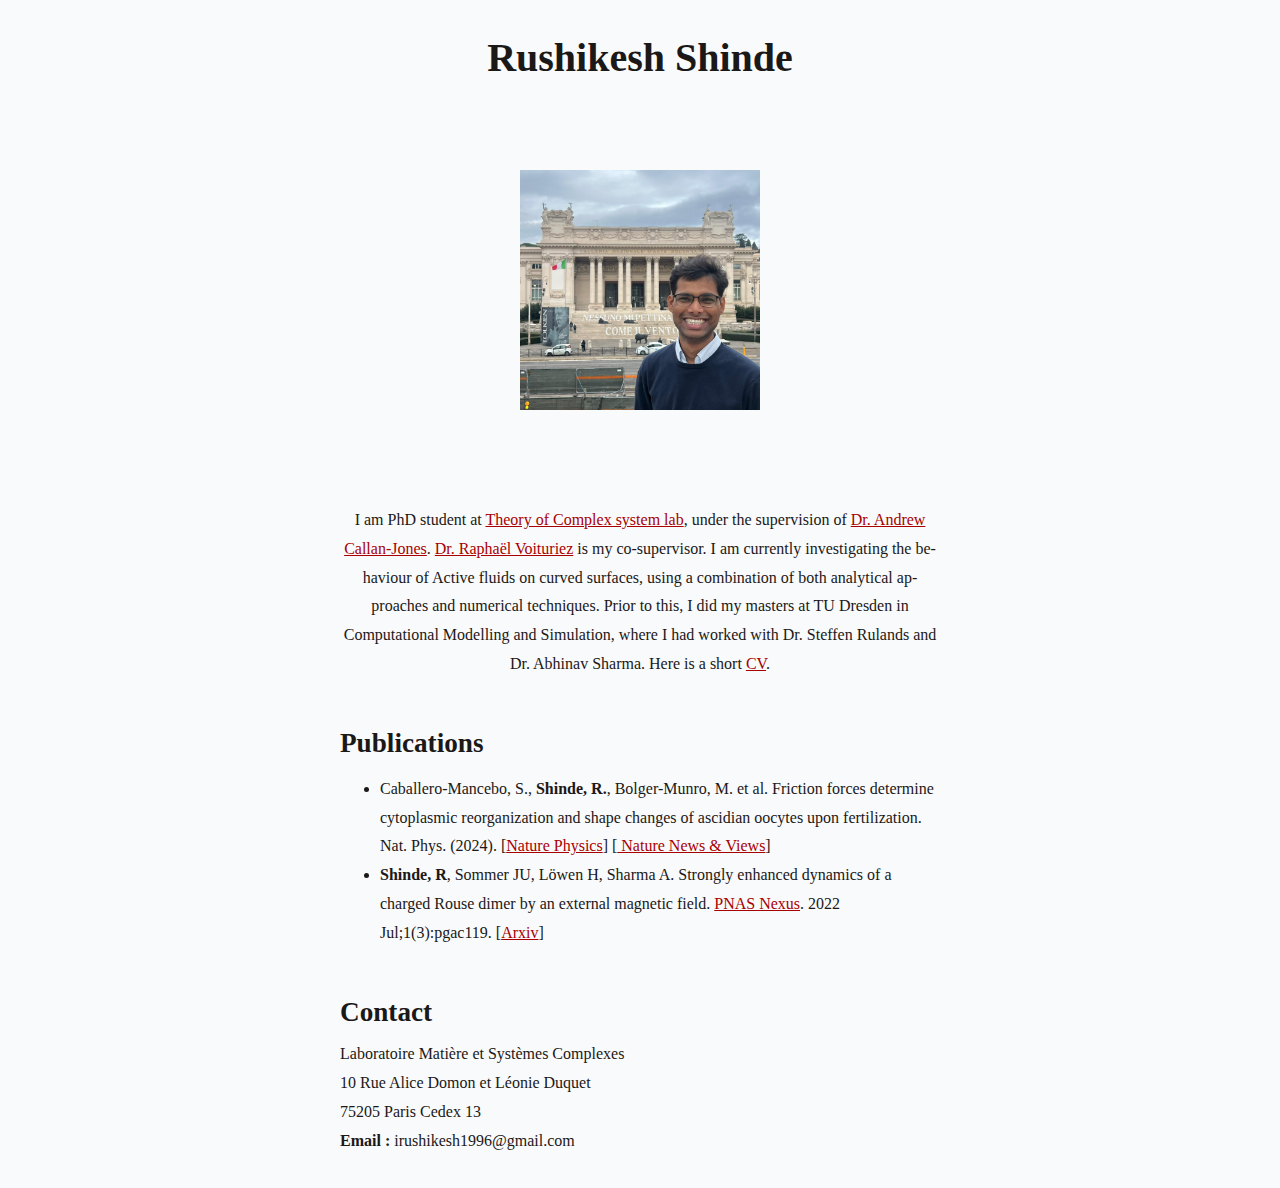
==== index.html @ f4608dc8 "removed css folder index.html" ====
<!DOCTYPE html>
<html lang="en">
<head>
    <meta charset="UTF-8">
    <meta name="viewport" content="width=device-width, initial-scale=1.0">
    <title>Latex css</title>
    <link rel="stylesheet" href="latex.css">
    <link rel="stylesheet" href="style.css">
</head>

<body>
    <header>
        <h1> Rushikesh Shinde </h1> 
    </header>
   
    <main>
        
        <div class="image-container">
            <img src="for_website.jpeg" class=center/>
            </div>
        

        <article class="abstract">
            <p align="justify">   <font size="+0">I am PhD student at <a href="https://sites.google.com/view/theory-of-complex-systems/welcome"> Theory of Complex system lab</a>, under the supervision of  <a href="https://scholar.google.ca/citations?user=QIEqvX8AAAAJ&hl=en">Dr. Andrew Callan-Jones</a>. <a href="https://scholar.google.ca/citations?user=RlshMHMAAAAJ&hl=en">Dr. Raphaël Voituriez</a> is my co-supervisor.
                I am currently investigating the behaviour of Active fluids on curved surfaces, using a combination of both analytical approaches and numerical techniques. Prior to this, I did my masters at TU Dresden in Computational Modelling and Simulation, where I had worked with Dr. Steffen Rulands and Dr. Abhinav Sharma. Here is a short  <a href= "https://drive.google.com/file/d/17Lf7bWTI_dfC9_W8dcmRCHaJmdWfdeEz/view?usp=sharing" > CV</a>.
            </p>  </font>
        </article>

        
          
         <!--<div style="position: absolute; top: 0px; left: 0px;">
            <img src="c1.png" alt="Image" width="25%" height="25%">
          </div> -->
        
        
        <section>
            <h2> Publications</h2>
        <ul>
            <li>Caballero-Mancebo, S., <strong>Shinde, R.</strong>, Bolger-Munro, M. et al. Friction forces determine cytoplasmic reorganization and shape changes of ascidian oocytes upon fertilization. Nat. Phys. (2024). [<a href="https://doi.org/10.1038/s41567-023-02302-1">Nature Physics</a>] [<a href="https://www.nature.com/articles/s41567-023-02304-z"> Nature News & Views</a>] </li>
            <li> <strong>Shinde, R</strong>, Sommer JU, Löwen H, Sharma A. Strongly enhanced dynamics of a charged Rouse dimer by an external magnetic field. <a href="https://academic.oup.com/pnasnexus/article/1/3/pgac119/6649223">PNAS Nexus</a>. 2022 Jul;1(3):pgac119. [<a href="https://arxiv.org/abs/2206.14883">Arxiv</a>]   </li>
            
        </ul>
        </section>

        <section> <!--style="text-align: center;"-->
            <h2>Contact</h2>
            Laboratoire Matière et Systèmes Complexes <br>
            10 Rue Alice Domon et Léonie Duquet <br>
            75205 Paris Cedex 13 <br>
            <strong>Email :</strong> irushikesh1996@gmail.com
        </section>
        
    </main>
</body>
</html>
---- latex.css ----
/*!
 * LaTeX.css (https://latex.now.sh/)
 *
 * Source: https://github.com/vincentdoerig/latex-css
 * Licensed under MIT (https://github.com/vincentdoerig/latex-css/blob/master/LICENSE)
*/

@font-face {
  font-family: 'Latin Modern';
  font-style: normal;
  font-weight: normal;
  font-display: swap;
  src: url('./fonts/LM-regular.woff2') format('woff2'),
    url('./fonts/LM-regular.woff') format('woff'),
    url('./fonts/LM-regular.ttf') format('truetype');
}

@font-face {
  font-family: 'Latin Modern';
  font-style: italic;
  font-weight: normal;
  font-display: swap;
  src: url('./fonts/LM-italic.woff2') format('woff2'),
    url('./fonts/LM-italic.woff') format('woff'),
    url('./fonts/LM-italic.ttf') format('truetype');
}

@font-face {
  font-family: 'Latin Modern';
  font-style: normal;
  font-weight: bold;
  font-display: swap;
  src: url('./fonts/LM-bold.woff2') format('woff2'),
    url('./fonts/LM-bold.woff') format('woff'),
    url('./fonts/LM-bold.ttf') format('truetype');
}

@font-face {
  font-family: 'Latin Modern';
  font-style: italic;
  font-weight: bold;
  font-display: swap;
  src: url('./fonts/LM-bold-italic.woff2') format('woff2'),
    url('./fonts/LM-bold-italic.woff') format('woff'),
    url('./fonts/LM-bold-italic.ttf') format('truetype');
}

@font-face {
  font-family: 'Libertinus';
  font-style: normal;
  font-weight: normal;
  font-display: swap;
  src: url('./fonts/Libertinus-regular.woff2') format('woff2');
}

@font-face {
  font-family: 'Libertinus';
  font-style: italic;
  font-weight: normal;
  font-display: swap;
  src: url('./fonts/Libertinus-italic.woff2') format('woff2');
}

@font-face {
  font-family: 'Libertinus';
  font-style: normal;
  font-weight: bold;
  font-display: swap;
  src: url('./fonts/Libertinus-bold.woff2') format('woff2');
}

@font-face {
  font-family: 'Libertinus';
  font-style: italic;
  font-weight: bold;
  font-display: swap;
  src: url('./fonts/Libertinus-bold-italic.woff2') format('woff2');
}

@font-face {
  font-family: 'Libertinus';
  font-style: normal;
  font-weight: 600;
  font-display: swap;
  src: url('./fonts/Libertinus-semibold.woff2') format('woff2');
}

@font-face {
  font-family: 'Libertinus';
  font-style: italic;
  font-weight: 600;
  font-display: swap;
  src: url('./fonts/Libertinus-semibold-italic.woff2') format('woff2');
}

/* Box sizing rules */
*,
*::before,
*::after {
  box-sizing: border-box;
}

:root {
  --body-color: hsl(0, 5%, 10%);
  --body-bg-color: hsl(210, 20%, 98%);
  --link-visited: hsl(0, 100%, 33%);
  --link-focus-outline: hsl(220, 90%, 52%);
  --pre-bg-color: hsl(210, 28%, 93%);
  --kbd-bg-color: hsl(210, 5%, 100%);
  --kbd-border-color: hsl(210, 5%, 70%);
  --table-border-color: black;
  --border-width-thin: 1.36px;
  --border-width-thick: 2.27px;
  --sidenote-target-border-color: hsl(55, 55%, 70%);
  --footnotes-border-color: hsl(0, 0%, 39%);
  --text-indent-size: 1.463rem; /* In 12pt [Latin Modern font] LaTeX article
  \parindent =~ 17.625pt; taking also into account the ratio
  1pt[LaTeX] = (72 / 72.27) * 1pt[HTML], with default 12pt/1rem LaTeX.css font
  size, the identation value in rem CSS units is: 
  \parindent =~ 17.625 * (72 / 72.27) / 12 = 1.463rem. */
}

.latex-dark {
  --body-color: hsl(0, 0%, 86%);
  --body-bg-color: hsl(0, 0%, 16%);
  --link-visited: hsl(196 80% 77%);
  --link-focus-outline: hsl(215, 63%, 73%);
  --pre-bg-color: hsl(0, 1%, 25%);
  --kbd-bg-color: hsl(0, 0%, 16%);
  --kbd-border-color: hsl(210, 5%, 70%);
  --table-border-color: white;
  --sidenote-target-border-color: hsl(0, 0%, 59%);
  --footnotes-border-color: hsl(0, 0%, 59%);
  --proof-symbol-filter: invert(80%);
}

@media (prefers-color-scheme: dark) {
   .latex-dark-auto {
    --body-color: hsl(0, 0%, 86%);
    --body-bg-color: hsl(0, 0%, 16%);
    --link-visited: hsl(196 80% 77%);
    --link-focus-outline: hsl(215, 63%, 73%);
    --pre-bg-color: hsl(0, 1%, 25%);
    --kbd-bg-color: hsl(0, 0%, 16%);
    --kbd-border-color: hsl(210, 5%, 70%);
    --table-border-color: white;
    --sidenote-target-border-color: hsl(0, 0%, 59%);
    --footnotes-border-color: hsl(0, 0%, 59%);
    --proof-symbol-filter: invert(80%);
  }
}

/* Remove default margin */
body,
h1,
h2,
h3,
h4,
p,
ul[class],
ol[class],
li,
figure,
figcaption,
dl,
dd {
  margin: 0;
}

/* Make default font-size 1rem and add smooth scrolling to anchors */
html {
  font-size: 1rem;
}
@media (prefers-reduced-motion: no-preference) {
  html {
    scroll-behavior: smooth;
  }
}

body.libertinus {
  font-family: 'Libertinus', Georgia, Cambria, 'Times New Roman', Times, serif;
}

body {
  font-family: 'Latin Modern', Georgia, Cambria, 'Times New Roman', Times, serif;
  line-height: 1.8;

  max-width: 80ch;
  min-height: 100vh;
  overflow-x: hidden;
  margin: 0 auto;
  padding: 2rem 1.25rem;

  counter-reset: theorem definition sidenote-counter;

  color: var(--body-color);
  background-color: var(--body-bg-color);

  text-rendering: optimizeLegibility;
}

/* Justify and hyphenate all paragraphs */
p {
  text-align: justify;
  hyphens: auto;
  -webkit-hyphens: auto;
  -moz-hyphens: auto;
  margin-top: 1rem;
}

/* Indents paragraphs like in LaTeX documents*/
.indent-pars p {
  text-indent: var(--text-indent-size);
}

.indent-pars p.no-indent,
p.no-indent {
  text-indent: 0;
}

.indent-pars ol p,
.indent-pars ul p {
  text-indent: 0;
}

.indent-pars h2 + p,
.indent-pars h3 + p,
.indent-pars h4 + p {
  text-indent: 0;
}

/* A elements that don't have a class get default styles */
a:not([class]) {
  text-decoration-skip-ink: auto;
}

/* Make links red */
a,
a:visited {
  color: var(--link-visited);
}

a:focus {
  outline-offset: 2px;
  outline: 2px solid var(--link-focus-outline);
}

/* Make images easier to work with */
img {
  max-width: 100%;
  height: auto;
  display: block;
}

/* Inherit fonts for inputs and buttons */
input,
button,
textarea,
select {
  font: inherit;
}

/* Prevent textarea from overflowing */
textarea {
  width: 100%;
}

/* Natural flow and rhythm in articles by default */
article > * + * {
  margin-top: 1em;
}

/* Styles for inline code or code snippets */
code,
pre,
kbd {
  font-family: Menlo, Monaco, Consolas, 'Liberation Mono', 'Courier New',
    monospace;
  font-size: 85%;
}
pre {
  padding: 1rem 1.4rem;
  max-width: 100%;
  overflow: auto;
  border-radius: 4px;
  background: var(--pre-bg-color);
}
pre code {
  font-size: 95%;
  position: relative;
}
kbd {
  background: var(--kbd-bg-color);
  border: 1px solid var(--kbd-border-color);
  border-radius: 2px;
  padding: 2px 4px;
  font-size: 75%;
}

/* Better tables */
table:not(.borders-custom) {
  border-collapse: collapse;
  border-spacing: 0;
  width: auto;
  max-width: 100%;
  border-top: var(--border-width-thick) solid var(--table-border-color);
  border-bottom: var(--border-width-thick) solid var(--table-border-color);
  /* display: block; */
  overflow-x: auto; /* does not work because element is not block */
  /* white-space: nowrap; */
  counter-increment: caption;
}
/* add bottom border on column table headings  */
table:not(.borders-custom) tr > th[scope='col'] {
  border-bottom: var(--border-width-thin) solid var(--table-border-color);
}
/* add right border on row table headings  */
table:not(.borders-custom) tr > th[scope='row'] {
  border-right: var(--border-width-thin) solid var(--table-border-color);
}
table:not(.borders-custom) > tbody > tr:first-child > td,
table:not(.borders-custom) > tbody > tr:first-child > th {
  border-top: var(--border-width-thin) solid var(--table-border-color);
}
table:not(.borders-custom) > tbody > tr:last-child > td,
table:not(.borders-custom) > tbody > tr:last-child > th {
  border-bottom: var(--border-width-thin) solid var(--table-border-color);
}

th,
td {
  text-align: left;
  padding: 0.5rem;
  line-height: 1.1;
}
/* Table caption */
caption {
  text-align: left;
  font-size: 0.923em;
  /* border-bottom: 2pt solid #000; */
  padding: 0 0.25em 0.25em;
  width: 100%;
  margin-left: 0;
}

caption::before {
  content: 'Table ' counter(caption) '. ';
  font-weight: bold;
}

/* allow scroll on the x-axis */
.scroll-wrapper {
  overflow-x: auto;
}

/* if a table is wrapped in a scroll wrapper,
  the table cells shouldn't wrap */
.scroll-wrapper > table td {
  white-space: nowrap;
}

/* Table custom borders */
table.borders-custom {
  border-collapse: collapse;
  border-spacing: 0;
  width: auto;
  max-width: 100%;
  overflow-x: auto;
  counter-increment: caption;
}

.border-top-thick {
  border-top: var(--border-width-thick) solid var(--table-border-color);
}
.border-right-thick {
  border-right: var(--border-width-thick) solid var(--table-border-color);
}
.border-bottom-thick {
  border-bottom: var(--border-width-thick) solid var(--table-border-color);
}
.border-left-thick {
  border-left: var(--border-width-thick) solid var(--table-border-color);
}

.border-top-thin {
  border-top: var(--border-width-thin) solid var(--table-border-color);
}
.border-right-thin {
  border-right: var(--border-width-thin) solid var(--table-border-color);
}
.border-bottom-thin {
  border-bottom: var(--border-width-thin) solid var(--table-border-color);
}
.border-left-thin {
  border-left: var(--border-width-thin) solid var(--table-border-color);
}

/* Table column alignment */
.col-1-l tr > :nth-child(1),
.col-2-l tr > :nth-child(2),
.col-3-l tr > :nth-child(3),
.col-4-l tr > :nth-child(4),
.col-5-l tr > :nth-child(5),
.col-6-l tr > :nth-child(6),
.col-7-l tr > :nth-child(7),
.col-8-l tr > :nth-child(8),
.col-9-l tr > :nth-child(9),
.col-10-l tr > :nth-child(10),
.col-11-l tr > :nth-child(11),
.col-12-l tr > :nth-child(12) {
  text-align: left;
}
.col-1-c tr > :nth-child(1),
.col-2-c tr > :nth-child(2),
.col-3-c tr > :nth-child(3),
.col-4-c tr > :nth-child(4),
.col-5-c tr > :nth-child(5),
.col-6-c tr > :nth-child(6),
.col-7-c tr > :nth-child(7),
.col-8-c tr > :nth-child(8),
.col-9-c tr > :nth-child(9),
.col-10-c tr > :nth-child(10),
.col-11-c tr > :nth-child(11),
.col-12-c tr > :nth-child(12) {
  text-align: center;
}
.col-1-r tr > :nth-child(1),
.col-2-r tr > :nth-child(2),
.col-3-r tr > :nth-child(3),
.col-4-r tr > :nth-child(4),
.col-5-r tr > :nth-child(5),
.col-6-r tr > :nth-child(6),
.col-7-r tr > :nth-child(7),
.col-8-r tr > :nth-child(8),
.col-9-r tr > :nth-child(9),
.col-10-r tr > :nth-child(10),
.col-11-r tr > :nth-child(11),
.col-12-r tr > :nth-child(12) {
  text-align: right;
}

/* Center align the title */
h1:first-child {
  text-align: center;
}

/* Nested ordered list for ToC */
nav ol {
  counter-reset: item;
  padding-left: 2rem;
}
nav li {
  display: block;
}
nav li:before {
  content: counters(item, '.') ' ';
  counter-increment: item;
  padding-right: 0.85rem;
}

/* Center definitions (most useful for display equations) */
dl dd {
  text-align: center;
}

/* Theorem */
.theorem {
  counter-increment: theorem;
  display: block;
  margin: 12px 0;
  font-style: italic;
}
.theorem::before {
  content: 'Theorem ' counter(theorem) '. ';
  font-weight: bold;
  font-style: normal;
}

/* Lemma */
.lemma {
  counter-increment: theorem;
  display: block;
  margin: 12px 0;
  font-style: italic;
}
.lemma::before {
  content: 'Lemma ' counter(theorem) '. ';
  font-weight: bold;
  font-style: normal;
}

/* Proof */
.proof {
  display: block;
  margin: 12px 0;
  font-style: normal;
  position: relative;
}
.proof::before {
  content: 'Proof. ' attr(title);
  font-style: italic;
}
.proof:after {
  content: '◾️';
  filter: var(--proof-symbol-filter);
  position: absolute;
  right: -12px;
  bottom: -2px;
}

/* Definition */
.definition {
  counter-increment: definition;
  display: block;
  margin: 12px 0;
  font-style: normal;
}
.definition::before {
  content: 'Definition ' counter(definition) '. ';
  font-weight: bold;
  font-style: normal;
}

/* Center align author name, use small caps and add vertical spacing  */
.author {
  margin: 0.85rem 0;
  font-variant-caps: small-caps;
  text-align: center;
}

/* Sidenotes */

.sidenote {
  font-size: 0.8rem;
  float: right;
  clear: right;
  width: 18vw;
  margin-right: -20vw;
  margin-bottom: 1em;
  text-indent: 0;
}

.sidenote.left {
  float: left;
  margin-left: -20vw;
  margin-bottom: 1em;
  text-indent: 0;
}

/* (WIP) add border when a sidenote is clicked on */
.sidenote:target {
  border: var(--sidenote-target-border-color) 1.5px solid;
  padding: 0 .5rem;
  scroll-margin-block-start: 10rem;
}

/* sidenote counter */
.sidenote-number {
  counter-increment: sidenote-counter;
}

.sidenote-number::after,
.sidenote::before {
  position: relative;
  vertical-align: baseline;
}

/* add number in main content */
.sidenote-number::after {
  content: counter(sidenote-counter);
  font-size: 0.7rem;
  top: -0.5rem;
  left: 0.1rem;
}

/* add number in front of the sidenote */
.sidenote-number ~ .sidenote::before {
  content: counter(sidenote-counter) ' ';
  font-size: 0.7rem;
  top: -0.5rem;
}

label.sidenote-toggle:not(.sidenote-number) {
  display: none;
}

/* sidenotes inside blockquotes are indented more */
blockquote .sidenote {
  margin-right: -24vw;
  width: 18vw;
}


label.sidenote-toggle {
  display: inline;
  cursor: pointer;
}

input.sidenote-toggle {
  display: none;
}

@media (max-width: 1050px) {
  label.sidenote-toggle:not(.sidenote-number) {
    display: inline;
  }
  .sidenote {
    display: none;
  }
  .sidenote-toggle:checked + .sidenote {
    display: block;
    margin: 0.5rem 1.25rem 1rem 0.5rem;
    float: left;
    left: 1rem;
    clear: both;
    width: 95%;
  }
  /* tweak indentation of sidenote inside a blockquote */
  blockquote .sidenote {
    margin-right: -25vw;
    width: 16vw;
  }
}

/* Make footnote text smaller and left align it (looks bad with long URLs) */
.footnotes p {
  text-align: left;
  line-height: 1.5;
  font-size: 85%;
  margin-bottom: 0.4rem;
}
.footnotes {
  border-top: 1px solid var(--footnotes-border-color);
}

/* Center title and paragraph */
.abstract,
.abstract p {
  text-align: center;
  margin-top: 0;
}
.abstract {
  margin: 2.25rem 0;
}
.abstract > h2 {
  font-size: 1rem;
  margin-bottom: -0.2rem;
}

/* Format the LaTeX symbol correctly (a higher up, e lower) */
.latex span:nth-child(1) {
  text-transform: uppercase;
  font-size: 0.75em;
  vertical-align: 0.28em;
  margin-left: -0.48em;
  margin-right: -0.15em;
  line-height: 1ex;
}

.latex span:nth-child(2) {
  text-transform: uppercase;
  vertical-align: -0.5ex;
  margin-left: -0.1667em;
  margin-right: -0.125em;
  line-height: 1ex;
}

/* Heading typography */
h1 {
  font-size: 2.5rem;
  line-height: 3.25rem;
  margin-bottom: 1.625rem;
}

h2 {
  font-size: 1.7rem;
  line-height: 2rem;
  margin-top: 3rem;
}

h3 {
  font-size: 1.4rem;
  margin-top: 2.5rem;
}

h4 {
  font-size: 1.2rem;
  margin-top: 2rem;
}

h5 {
  font-size: 1rem;
  margin-top: 1.8rem;
}

h6 {
  font-size: 1rem;
  font-style: italic;
  font-weight: normal;
  margin-top: 2.5rem;
}

h3,
h4,
h5,
h6 {
  line-height: 1.625rem;
}

h1 + h2 {
  margin-top: 1.625rem;
}

h2 + h3,
h3 + h4,
h4 + h5 {
  margin-top: 0.8rem;
}

h5 + h6 {
  margin-top: -0.8rem;
}

h2,
h3,
h4,
h5,
h6 {
  margin-bottom: 0.8rem;
}
---- style.css ----
/* style.css */


.center {
    display: block;
    margin-left: auto;
    margin-right: auto;
    width: 100%;
  }

  .image-container {
    display: flex;
    justify-content: center;
    align-items: center;
    height: 40vh;
    margin: 0;
}

.image-container img {
    max-width: 40%;
    height: auto;
    display: block;
    margin: 0 auto;
}
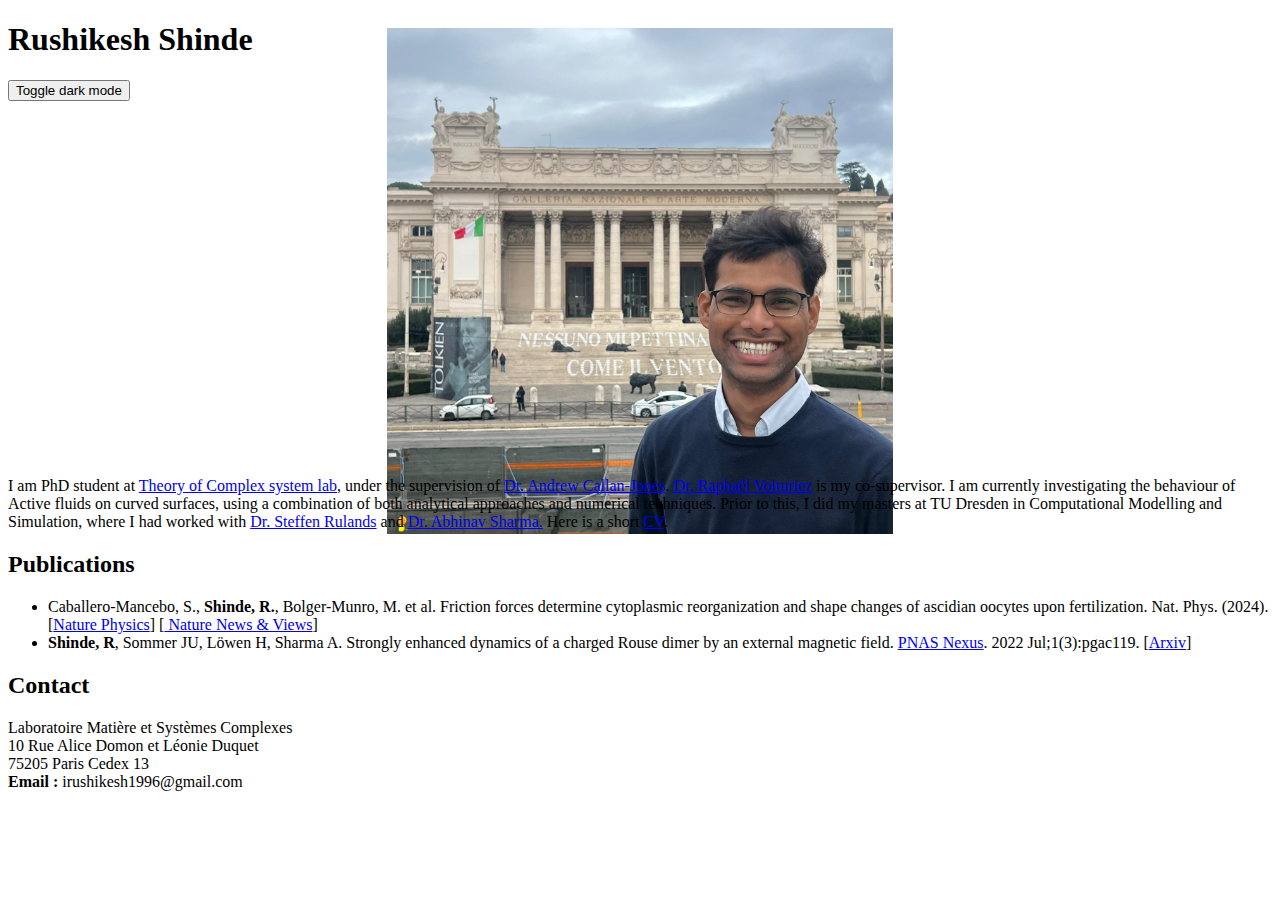
==== commit 93d83975: "Full update index.html" ====
--- a/index.html
+++ b/index.html
@@ -4,7 +4,7 @@
     <meta charset="UTF-8">
     <meta name="viewport" content="width=device-width, initial-scale=1.0">
     <title>Latex css</title>
-    <link rel="stylesheet" href="latex.css">
+    <link rel="stylesheet" href="css/latex.css">
     <link rel="stylesheet" href="style.css">
 </head>
 
@@ -12,6 +12,8 @@
     <header>
         <h1> Rushikesh Shinde </h1> 
     </header>
+
+    <button id="dark-mode-toggle">Toggle dark mode</button>
    
     <main>
         
@@ -21,8 +23,8 @@
         
 
         <article class="abstract">
-            <p align="justify">   <font size="+0">I am PhD student at <a href="https://sites.google.com/view/theory-of-complex-systems/welcome"> Theory of Complex system lab</a>, under the supervision of  <a href="https://scholar.google.ca/citations?user=QIEqvX8AAAAJ&hl=en">Dr. Andrew Callan-Jones</a>. <a href="https://scholar.google.ca/citations?user=RlshMHMAAAAJ&hl=en">Dr. Raphaël Voituriez</a> is my co-supervisor.
-                I am currently investigating the behaviour of Active fluids on curved surfaces, using a combination of both analytical approaches and numerical techniques. Prior to this, I did my masters at TU Dresden in Computational Modelling and Simulation, where I had worked with Dr. Steffen Rulands and Dr. Abhinav Sharma. Here is a short  <a href= "https://drive.google.com/file/d/17Lf7bWTI_dfC9_W8dcmRCHaJmdWfdeEz/view?usp=sharing" > CV</a>.
+            <p text-align="justify">   <font size="+0">I am PhD student at <a href="https://sites.google.com/view/theory-of-complex-systems/welcome"> Theory of Complex system lab</a>, under the supervision of  <a href="https://scholar.google.ca/citations?user=QIEqvX8AAAAJ&hl=en">Dr. Andrew Callan-Jones</a>. <a href="https://scholar.google.ca/citations?user=RlshMHMAAAAJ&hl=en">Dr. Raphaël Voituriez</a> is my co-supervisor.
+                I am currently investigating the behaviour of Active fluids on curved surfaces, using a combination of both analytical approaches and numerical techniques. Prior to this, I did my masters at TU Dresden in Computational Modelling and Simulation, where I had worked with  <a href="https://scholar.google.co.uk/citations?hl=en&user=DA2T0EYAAAAJ"> Dr. Steffen Rulands</a> and <a href="https://scholar.google.co.uk/citations?user=qmmD61AAAAAJ"> Dr. Abhinav Sharma.</a> Here is a short  <a href= "https://drive.google.com/file/d/1VbtFVtp5xyM1B5vKoGu2zdyXr6e4VXBU/view?usp=share_link" > CV</a>.
             </p>  </font>
         </article>
 
@@ -51,5 +53,15 @@
         </section>
         
     </main>
+    
+    <script>
+        document
+    .querySelector("#dark-mode-toggle")
+    .addEventListener('click', () => {
+     document.body.classList.toggle("latex-dark");
+    });
+        </script>
+
 </body>
+
 </html>
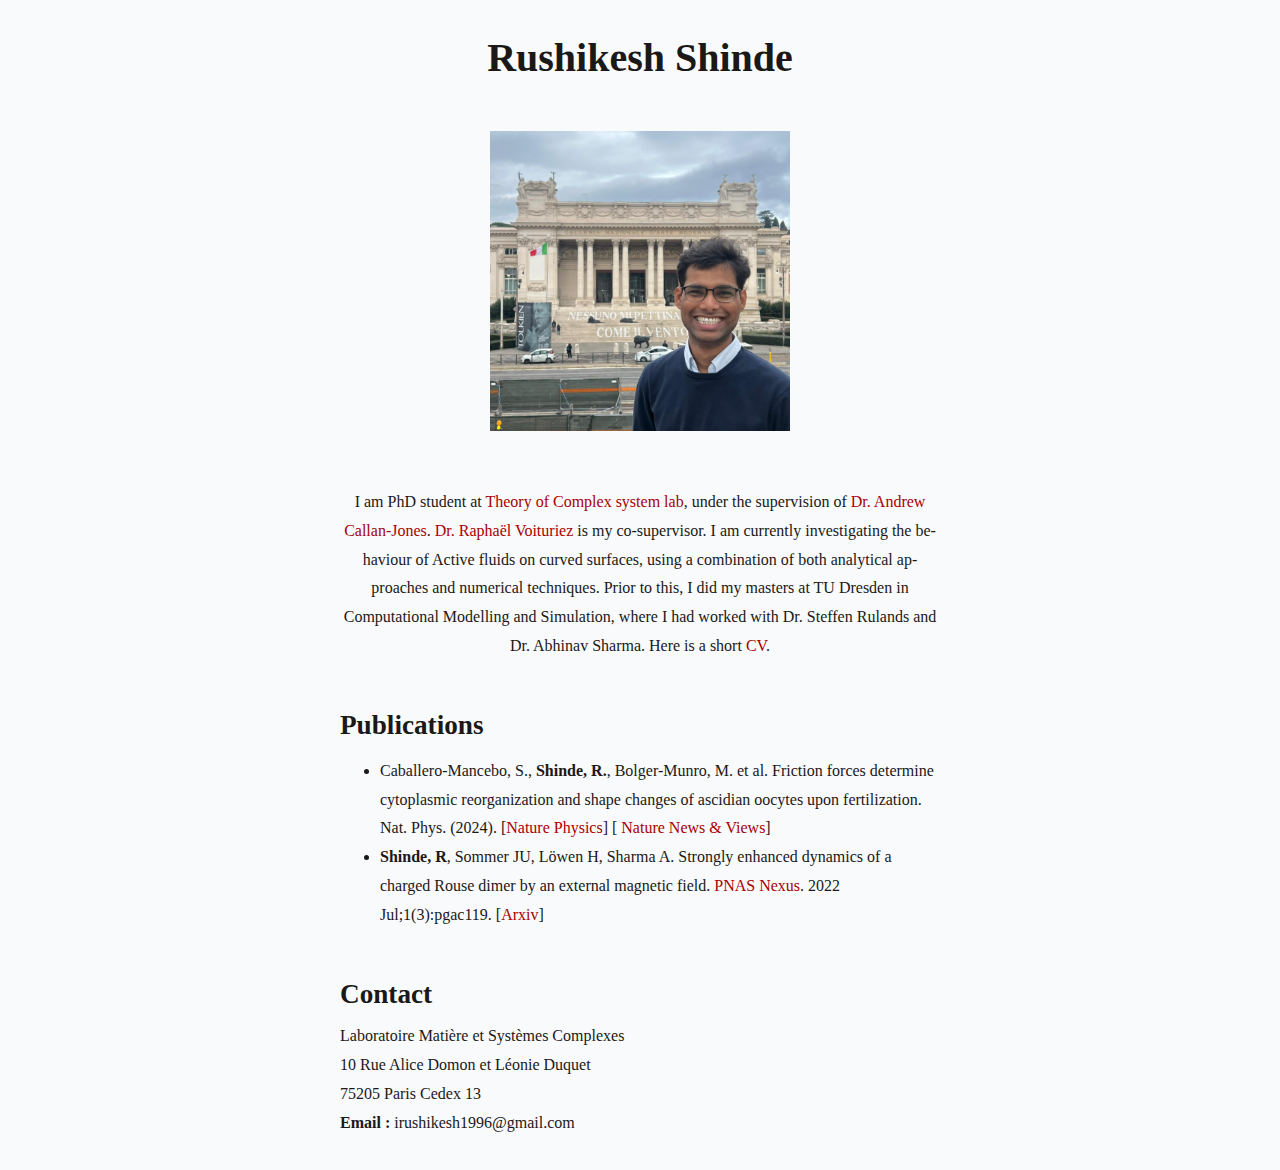
==== commit 86771515: "Update index.html" ====
--- a/index.html
+++ b/index.html
@@ -3,8 +3,8 @@
 <head>
     <meta charset="UTF-8">
     <meta name="viewport" content="width=device-width, initial-scale=1.0">
-    <title>Latex css</title>
-    <link rel="stylesheet" href="css/latex.css">
+    <title>Rushikesh Shinde</title>
+    <link rel="stylesheet" href="latex.css">
     <link rel="stylesheet" href="style.css">
 </head>
 
@@ -12,8 +12,6 @@
     <header>
         <h1> Rushikesh Shinde </h1> 
     </header>
-
-    <button id="dark-mode-toggle">Toggle dark mode</button>
    
     <main>
         
@@ -23,8 +21,8 @@
         
 
         <article class="abstract">
-            <p text-align="justify">   <font size="+0">I am PhD student at <a href="https://sites.google.com/view/theory-of-complex-systems/welcome"> Theory of Complex system lab</a>, under the supervision of  <a href="https://scholar.google.ca/citations?user=QIEqvX8AAAAJ&hl=en">Dr. Andrew Callan-Jones</a>. <a href="https://scholar.google.ca/citations?user=RlshMHMAAAAJ&hl=en">Dr. Raphaël Voituriez</a> is my co-supervisor.
-                I am currently investigating the behaviour of Active fluids on curved surfaces, using a combination of both analytical approaches and numerical techniques. Prior to this, I did my masters at TU Dresden in Computational Modelling and Simulation, where I had worked with  <a href="https://scholar.google.co.uk/citations?hl=en&user=DA2T0EYAAAAJ"> Dr. Steffen Rulands</a> and <a href="https://scholar.google.co.uk/citations?user=qmmD61AAAAAJ"> Dr. Abhinav Sharma.</a> Here is a short  <a href= "https://drive.google.com/file/d/1VbtFVtp5xyM1B5vKoGu2zdyXr6e4VXBU/view?usp=share_link" > CV</a>.
+            <p align="justify">   <font size="+0">I am PhD student at <a href="https://sites.google.com/view/theory-of-complex-systems/welcome"> Theory of Complex system lab</a>, under the supervision of  <a href="https://scholar.google.ca/citations?user=QIEqvX8AAAAJ&hl=en">Dr. Andrew Callan-Jones</a>. <a href="https://scholar.google.ca/citations?user=RlshMHMAAAAJ&hl=en">Dr. Raphaël Voituriez</a> is my co-supervisor.
+                I am currently investigating the behaviour of Active fluids on curved surfaces, using a combination of both analytical approaches and numerical techniques. Prior to this, I did my masters at TU Dresden in Computational Modelling and Simulation, where I had worked with Dr. Steffen Rulands and Dr. Abhinav Sharma. Here is a short  <a href= "https://drive.google.com/file/d/17Lf7bWTI_dfC9_W8dcmRCHaJmdWfdeEz/view?usp=sharing" > CV</a>.
             </p>  </font>
         </article>
 
@@ -53,15 +51,5 @@
         </section>
         
     </main>
-    
-    <script>
-        document
-    .querySelector("#dark-mode-toggle")
-    .addEventListener('click', () => {
-     document.body.classList.toggle("latex-dark");
-    });
-        </script>
-
 </body>
-
 </html>
--- a/latex.css
+++ b/latex.css
@@ -0,0 +1,730 @@
+/*!
+ * LaTeX.css (https://latex.now.sh/)
+ *
+ * Source: https://github.com/vincentdoerig/latex-css
+ * Licensed under MIT (https://github.com/vincentdoerig/latex-css/blob/master/LICENSE)
+*/
+
+@font-face {
+  font-family: 'Latin Modern';
+  font-style: normal;
+  font-weight: normal;
+  font-display: swap;
+  src: url('./fonts/LM-regular.woff2') format('woff2'),
+    url('./fonts/LM-regular.woff') format('woff'),
+    url('./fonts/LM-regular.ttf') format('truetype');
+}
+
+@font-face {
+  font-family: 'Latin Modern';
+  font-style: italic;
+  font-weight: normal;
+  font-display: swap;
+  src: url('./fonts/LM-italic.woff2') format('woff2'),
+    url('./fonts/LM-italic.woff') format('woff'),
+    url('./fonts/LM-italic.ttf') format('truetype');
+}
+
+@font-face {
+  font-family: 'Latin Modern';
+  font-style: normal;
+  font-weight: bold;
+  font-display: swap;
+  src: url('./fonts/LM-bold.woff2') format('woff2'),
+    url('./fonts/LM-bold.woff') format('woff'),
+    url('./fonts/LM-bold.ttf') format('truetype');
+}
+
+@font-face {
+  font-family: 'Latin Modern';
+  font-style: italic;
+  font-weight: bold;
+  font-display: swap;
+  src: url('./fonts/LM-bold-italic.woff2') format('woff2'),
+    url('./fonts/LM-bold-italic.woff') format('woff'),
+    url('./fonts/LM-bold-italic.ttf') format('truetype');
+}
+
+@font-face {
+  font-family: 'Libertinus';
+  font-style: normal;
+  font-weight: normal;
+  font-display: swap;
+  src: url('./fonts/Libertinus-regular.woff2') format('woff2');
+}
+
+@font-face {
+  font-family: 'Libertinus';
+  font-style: italic;
+  font-weight: normal;
+  font-display: swap;
+  src: url('./fonts/Libertinus-italic.woff2') format('woff2');
+}
+
+@font-face {
+  font-family: 'Libertinus';
+  font-style: normal;
+  font-weight: bold;
+  font-display: swap;
+  src: url('./fonts/Libertinus-bold.woff2') format('woff2');
+}
+
+@font-face {
+  font-family: 'Libertinus';
+  font-style: italic;
+  font-weight: bold;
+  font-display: swap;
+  src: url('./fonts/Libertinus-bold-italic.woff2') format('woff2');
+}
+
+@font-face {
+  font-family: 'Libertinus';
+  font-style: normal;
+  font-weight: 600;
+  font-display: swap;
+  src: url('./fonts/Libertinus-semibold.woff2') format('woff2');
+}
+
+@font-face {
+  font-family: 'Libertinus';
+  font-style: italic;
+  font-weight: 600;
+  font-display: swap;
+  src: url('./fonts/Libertinus-semibold-italic.woff2') format('woff2');
+}
+
+/* Box sizing rules */
+*,
+*::before,
+*::after {
+  box-sizing: border-box;
+}
+
+:root {
+  --body-color: hsl(0, 5%, 10%);
+  --body-bg-color: hsl(210, 20%, 98%);
+  --link-visited: hsl(0, 100%, 33%);
+  --link-focus-outline: hsl(220, 90%, 52%);
+  --pre-bg-color: hsl(210, 28%, 93%);
+  --kbd-bg-color: hsl(210, 5%, 100%);
+  --kbd-border-color: hsl(210, 5%, 70%);
+  --table-border-color: black;
+  --border-width-thin: 1.36px;
+  --border-width-thick: 2.27px;
+  --sidenote-target-border-color: hsl(55, 55%, 70%);
+  --footnotes-border-color: hsl(0, 0%, 39%);
+  --text-indent-size: 1.463rem; /* In 12pt [Latin Modern font] LaTeX article
+  \parindent =~ 17.625pt; taking also into account the ratio
+  1pt[LaTeX] = (72 / 72.27) * 1pt[HTML], with default 12pt/1rem LaTeX.css font
+  size, the identation value in rem CSS units is: 
+  \parindent =~ 17.625 * (72 / 72.27) / 12 = 1.463rem. */
+}
+
+.latex-dark {
+  --body-color: hsl(0, 0%, 86%);
+  --body-bg-color: hsl(0, 0%, 16%);
+  --link-visited: hsl(196 80% 77%);
+  --link-focus-outline: hsl(215, 63%, 73%);
+  --pre-bg-color: hsl(0, 1%, 25%);
+  --kbd-bg-color: hsl(0, 0%, 16%);
+  --kbd-border-color: hsl(210, 5%, 70%);
+  --table-border-color: white;
+  --sidenote-target-border-color: hsl(0, 0%, 59%);
+  --footnotes-border-color: hsl(0, 0%, 59%);
+  --proof-symbol-filter: invert(80%);
+}
+
+@media (prefers-color-scheme: dark) {
+   .latex-dark-auto {
+    --body-color: hsl(0, 0%, 86%);
+    --body-bg-color: hsl(0, 0%, 16%);
+    --link-visited: hsl(196 80% 77%);
+    --link-focus-outline: hsl(215, 63%, 73%);
+    --pre-bg-color: hsl(0, 1%, 25%);
+    --kbd-bg-color: hsl(0, 0%, 16%);
+    --kbd-border-color: hsl(210, 5%, 70%);
+    --table-border-color: white;
+    --sidenote-target-border-color: hsl(0, 0%, 59%);
+    --footnotes-border-color: hsl(0, 0%, 59%);
+    --proof-symbol-filter: invert(80%);
+  }
+}
+
+/* Remove default margin */
+body,
+h1,
+h2,
+h3,
+h4,
+p,
+ul[class],
+ol[class],
+li,
+figure,
+figcaption,
+dl,
+dd {
+  margin: 0;
+}
+
+/* Make default font-size 1rem and add smooth scrolling to anchors */
+html {
+  font-size: 1rem;
+}
+@media (prefers-reduced-motion: no-preference) {
+  html {
+    scroll-behavior: smooth;
+  }
+}
+
+body.libertinus {
+  font-family: 'Libertinus', Georgia, Cambria, 'Times New Roman', Times, serif;
+}
+
+body {
+  font-family: 'Latin Modern', Georgia, Cambria, 'Times New Roman', Times, serif;
+  line-height: 1.8;
+
+  max-width: 80ch;
+  min-height: 100vh;
+  overflow-x: hidden;
+  margin: 0 auto;
+  padding: 2rem 1.25rem;
+
+  counter-reset: theorem definition sidenote-counter;
+
+  color: var(--body-color);
+  background-color: var(--body-bg-color);
+
+  text-rendering: optimizeLegibility;
+}
+
+/* Justify and hyphenate all paragraphs */
+p {
+  text-align: justify;
+  hyphens: auto;
+  -webkit-hyphens: auto;
+  -moz-hyphens: auto;
+  margin-top: 1rem;
+}
+
+/* Indents paragraphs like in LaTeX documents*/
+.indent-pars p {
+  text-indent: var(--text-indent-size);
+}
+
+.indent-pars p.no-indent,
+p.no-indent {
+  text-indent: 0;
+}
+
+.indent-pars ol p,
+.indent-pars ul p {
+  text-indent: 0;
+}
+
+.indent-pars h2 + p,
+.indent-pars h3 + p,
+.indent-pars h4 + p {
+  text-indent: 0;
+}
+
+/* A elements that don't have a class get default styles */
+a:not([class]) {
+  text-decoration-skip-ink: auto;
+}
+
+/* Make links red */
+a,
+a:visited {
+  color: var(--link-visited);
+}
+
+a:focus {
+  outline-offset: 2px;
+  outline: 2px solid var(--link-focus-outline);
+}
+
+/* Make images easier to work with */
+img {
+  max-width: 100%;
+  height: auto;
+  display: block;
+}
+
+/* Inherit fonts for inputs and buttons */
+input,
+button,
+textarea,
+select {
+  font: inherit;
+}
+
+/* Prevent textarea from overflowing */
+textarea {
+  width: 100%;
+}
+
+/* Natural flow and rhythm in articles by default */
+article > * + * {
+  margin-top: 1em;
+}
+
+/* Styles for inline code or code snippets */
+code,
+pre,
+kbd {
+  font-family: Menlo, Monaco, Consolas, 'Liberation Mono', 'Courier New',
+    monospace;
+  font-size: 85%;
+}
+pre {
+  padding: 1rem 1.4rem;
+  max-width: 100%;
+  overflow: auto;
+  border-radius: 4px;
+  background: var(--pre-bg-color);
+}
+pre code {
+  font-size: 95%;
+  position: relative;
+}
+kbd {
+  background: var(--kbd-bg-color);
+  border: 1px solid var(--kbd-border-color);
+  border-radius: 2px;
+  padding: 2px 4px;
+  font-size: 75%;
+}
+
+/* Better tables */
+table:not(.borders-custom) {
+  border-collapse: collapse;
+  border-spacing: 0;
+  width: auto;
+  max-width: 100%;
+  border-top: var(--border-width-thick) solid var(--table-border-color);
+  border-bottom: var(--border-width-thick) solid var(--table-border-color);
+  /* display: block; */
+  overflow-x: auto; /* does not work because element is not block */
+  /* white-space: nowrap; */
+  counter-increment: caption;
+}
+/* add bottom border on column table headings  */
+table:not(.borders-custom) tr > th[scope='col'] {
+  border-bottom: var(--border-width-thin) solid var(--table-border-color);
+}
+/* add right border on row table headings  */
+table:not(.borders-custom) tr > th[scope='row'] {
+  border-right: var(--border-width-thin) solid var(--table-border-color);
+}
+table:not(.borders-custom) > tbody > tr:first-child > td,
+table:not(.borders-custom) > tbody > tr:first-child > th {
+  border-top: var(--border-width-thin) solid var(--table-border-color);
+}
+table:not(.borders-custom) > tbody > tr:last-child > td,
+table:not(.borders-custom) > tbody > tr:last-child > th {
+  border-bottom: var(--border-width-thin) solid var(--table-border-color);
+}
+
+th,
+td {
+  text-align: left;
+  padding: 0.5rem;
+  line-height: 1.1;
+}
+/* Table caption */
+caption {
+  text-align: left;
+  font-size: 0.923em;
+  /* border-bottom: 2pt solid #000; */
+  padding: 0 0.25em 0.25em;
+  width: 100%;
+  margin-left: 0;
+}
+
+caption::before {
+  content: 'Table ' counter(caption) '. ';
+  font-weight: bold;
+}
+
+/* allow scroll on the x-axis */
+.scroll-wrapper {
+  overflow-x: auto;
+}
+
+/* if a table is wrapped in a scroll wrapper,
+  the table cells shouldn't wrap */
+.scroll-wrapper > table td {
+  white-space: nowrap;
+}
+
+/* Table custom borders */
+table.borders-custom {
+  border-collapse: collapse;
+  border-spacing: 0;
+  width: auto;
+  max-width: 100%;
+  overflow-x: auto;
+  counter-increment: caption;
+}
+
+.border-top-thick {
+  border-top: var(--border-width-thick) solid var(--table-border-color);
+}
+.border-right-thick {
+  border-right: var(--border-width-thick) solid var(--table-border-color);
+}
+.border-bottom-thick {
+  border-bottom: var(--border-width-thick) solid var(--table-border-color);
+}
+.border-left-thick {
+  border-left: var(--border-width-thick) solid var(--table-border-color);
+}
+
+.border-top-thin {
+  border-top: var(--border-width-thin) solid var(--table-border-color);
+}
+.border-right-thin {
+  border-right: var(--border-width-thin) solid var(--table-border-color);
+}
+.border-bottom-thin {
+  border-bottom: var(--border-width-thin) solid var(--table-border-color);
+}
+.border-left-thin {
+  border-left: var(--border-width-thin) solid var(--table-border-color);
+}
+
+/* Table column alignment */
+.col-1-l tr > :nth-child(1),
+.col-2-l tr > :nth-child(2),
+.col-3-l tr > :nth-child(3),
+.col-4-l tr > :nth-child(4),
+.col-5-l tr > :nth-child(5),
+.col-6-l tr > :nth-child(6),
+.col-7-l tr > :nth-child(7),
+.col-8-l tr > :nth-child(8),
+.col-9-l tr > :nth-child(9),
+.col-10-l tr > :nth-child(10),
+.col-11-l tr > :nth-child(11),
+.col-12-l tr > :nth-child(12) {
+  text-align: left;
+}
+.col-1-c tr > :nth-child(1),
+.col-2-c tr > :nth-child(2),
+.col-3-c tr > :nth-child(3),
+.col-4-c tr > :nth-child(4),
+.col-5-c tr > :nth-child(5),
+.col-6-c tr > :nth-child(6),
+.col-7-c tr > :nth-child(7),
+.col-8-c tr > :nth-child(8),
+.col-9-c tr > :nth-child(9),
+.col-10-c tr > :nth-child(10),
+.col-11-c tr > :nth-child(11),
+.col-12-c tr > :nth-child(12) {
+  text-align: center;
+}
+.col-1-r tr > :nth-child(1),
+.col-2-r tr > :nth-child(2),
+.col-3-r tr > :nth-child(3),
+.col-4-r tr > :nth-child(4),
+.col-5-r tr > :nth-child(5),
+.col-6-r tr > :nth-child(6),
+.col-7-r tr > :nth-child(7),
+.col-8-r tr > :nth-child(8),
+.col-9-r tr > :nth-child(9),
+.col-10-r tr > :nth-child(10),
+.col-11-r tr > :nth-child(11),
+.col-12-r tr > :nth-child(12) {
+  text-align: right;
+}
+
+/* Center align the title */
+h1:first-child {
+  text-align: center;
+}
+
+/* Nested ordered list for ToC */
+nav ol {
+  counter-reset: item;
+  padding-left: 2rem;
+}
+nav li {
+  display: block;
+}
+nav li:before {
+  content: counters(item, '.') ' ';
+  counter-increment: item;
+  padding-right: 0.85rem;
+}
+
+/* Center definitions (most useful for display equations) */
+dl dd {
+  text-align: center;
+}
+
+/* Theorem */
+.theorem {
+  counter-increment: theorem;
+  display: block;
+  margin: 12px 0;
+  font-style: italic;
+}
+.theorem::before {
+  content: 'Theorem ' counter(theorem) '. ';
+  font-weight: bold;
+  font-style: normal;
+}
+
+/* Lemma */
+.lemma {
+  counter-increment: theorem;
+  display: block;
+  margin: 12px 0;
+  font-style: italic;
+}
+.lemma::before {
+  content: 'Lemma ' counter(theorem) '. ';
+  font-weight: bold;
+  font-style: normal;
+}
+
+/* Proof */
+.proof {
+  display: block;
+  margin: 12px 0;
+  font-style: normal;
+  position: relative;
+}
+.proof::before {
+  content: 'Proof. ' attr(title);
+  font-style: italic;
+}
+.proof:after {
+  content: '◾️';
+  filter: var(--proof-symbol-filter);
+  position: absolute;
+  right: -12px;
+  bottom: -2px;
+}
+
+/* Definition */
+.definition {
+  counter-increment: definition;
+  display: block;
+  margin: 12px 0;
+  font-style: normal;
+}
+.definition::before {
+  content: 'Definition ' counter(definition) '. ';
+  font-weight: bold;
+  font-style: normal;
+}
+
+/* Center align author name, use small caps and add vertical spacing  */
+.author {
+  margin: 0.85rem 0;
+  font-variant-caps: small-caps;
+  text-align: center;
+}
+
+/* Sidenotes */
+
+.sidenote {
+  font-size: 0.8rem;
+  float: right;
+  clear: right;
+  width: 18vw;
+  margin-right: -20vw;
+  margin-bottom: 1em;
+  text-indent: 0;
+}
+
+.sidenote.left {
+  float: left;
+  margin-left: -20vw;
+  margin-bottom: 1em;
+  text-indent: 0;
+}
+
+/* (WIP) add border when a sidenote is clicked on */
+.sidenote:target {
+  border: var(--sidenote-target-border-color) 1.5px solid;
+  padding: 0 .5rem;
+  scroll-margin-block-start: 10rem;
+}
+
+/* sidenote counter */
+.sidenote-number {
+  counter-increment: sidenote-counter;
+}
+
+.sidenote-number::after,
+.sidenote::before {
+  position: relative;
+  vertical-align: baseline;
+}
+
+/* add number in main content */
+.sidenote-number::after {
+  content: counter(sidenote-counter);
+  font-size: 0.7rem;
+  top: -0.5rem;
+  left: 0.1rem;
+}
+
+/* add number in front of the sidenote */
+.sidenote-number ~ .sidenote::before {
+  content: counter(sidenote-counter) ' ';
+  font-size: 0.7rem;
+  top: -0.5rem;
+}
+
+label.sidenote-toggle:not(.sidenote-number) {
+  display: none;
+}
+
+/* sidenotes inside blockquotes are indented more */
+blockquote .sidenote {
+  margin-right: -24vw;
+  width: 18vw;
+}
+
+
+label.sidenote-toggle {
+  display: inline;
+  cursor: pointer;
+}
+
+input.sidenote-toggle {
+  display: none;
+}
+
+@media (max-width: 1050px) {
+  label.sidenote-toggle:not(.sidenote-number) {
+    display: inline;
+  }
+  .sidenote {
+    display: none;
+  }
+  .sidenote-toggle:checked + .sidenote {
+    display: block;
+    margin: 0.5rem 1.25rem 1rem 0.5rem;
+    float: left;
+    left: 1rem;
+    clear: both;
+    width: 95%;
+  }
+  /* tweak indentation of sidenote inside a blockquote */
+  blockquote .sidenote {
+    margin-right: -25vw;
+    width: 16vw;
+  }
+}
+
+/* Make footnote text smaller and left align it (looks bad with long URLs) */
+.footnotes p {
+  text-align: left;
+  line-height: 1.5;
+  font-size: 85%;
+  margin-bottom: 0.4rem;
+}
+.footnotes {
+  border-top: 1px solid var(--footnotes-border-color);
+}
+
+/* Center title and paragraph */
+.abstract,
+.abstract p {
+  text-align: center;
+  margin-top: 0;
+}
+.abstract {
+  margin: 2.25rem 0;
+}
+.abstract > h2 {
+  font-size: 1rem;
+  margin-bottom: -0.2rem;
+}
+
+/* Format the LaTeX symbol correctly (a higher up, e lower) */
+.latex span:nth-child(1) {
+  text-transform: uppercase;
+  font-size: 0.75em;
+  vertical-align: 0.28em;
+  margin-left: -0.48em;
+  margin-right: -0.15em;
+  line-height: 1ex;
+}
+
+.latex span:nth-child(2) {
+  text-transform: uppercase;
+  vertical-align: -0.5ex;
+  margin-left: -0.1667em;
+  margin-right: -0.125em;
+  line-height: 1ex;
+}
+
+/* Heading typography */
+h1 {
+  font-size: 2.5rem;
+  line-height: 3.25rem;
+  margin-bottom: 1.625rem;
+}
+
+h2 {
+  font-size: 1.7rem;
+  line-height: 2rem;
+  margin-top: 3rem;
+}
+
+h3 {
+  font-size: 1.4rem;
+  margin-top: 2.5rem;
+}
+
+h4 {
+  font-size: 1.2rem;
+  margin-top: 2rem;
+}
+
+h5 {
+  font-size: 1rem;
+  margin-top: 1.8rem;
+}
+
+h6 {
+  font-size: 1rem;
+  font-style: italic;
+  font-weight: normal;
+  margin-top: 2.5rem;
+}
+
+h3,
+h4,
+h5,
+h6 {
+  line-height: 1.625rem;
+}
+
+h1 + h2 {
+  margin-top: 1.625rem;
+}
+
+h2 + h3,
+h3 + h4,
+h4 + h5 {
+  margin-top: 0.8rem;
+}
+
+h5 + h6 {
+  margin-top: -0.8rem;
+}
+
+h2,
+h3,
+h4,
+h5,
+h6 {
+  margin-bottom: 0.8rem;
+}--- a/style.css
+++ b/style.css
@@ -12,13 +12,26 @@
     display: flex;
     justify-content: center;
     align-items: center;
-    height: 40vh;
+    height: 38vh;
     margin: 0;
 }
 
 .image-container img {
-    max-width: 40%;
+    max-width: 50%;
     height: auto;
     display: block;
     margin: 0 auto;
-}+}
+
+div {
+  text-align: justify;
+  text-justify: inter-word;
+}
+
+a {text-decoration:none;}
+
+#dark-mode-toggle {
+  position: fixed;
+  top: 10px; /* Adjust the top position as needed */
+  right: 10px; /* Adjust the right position as needed */
+}
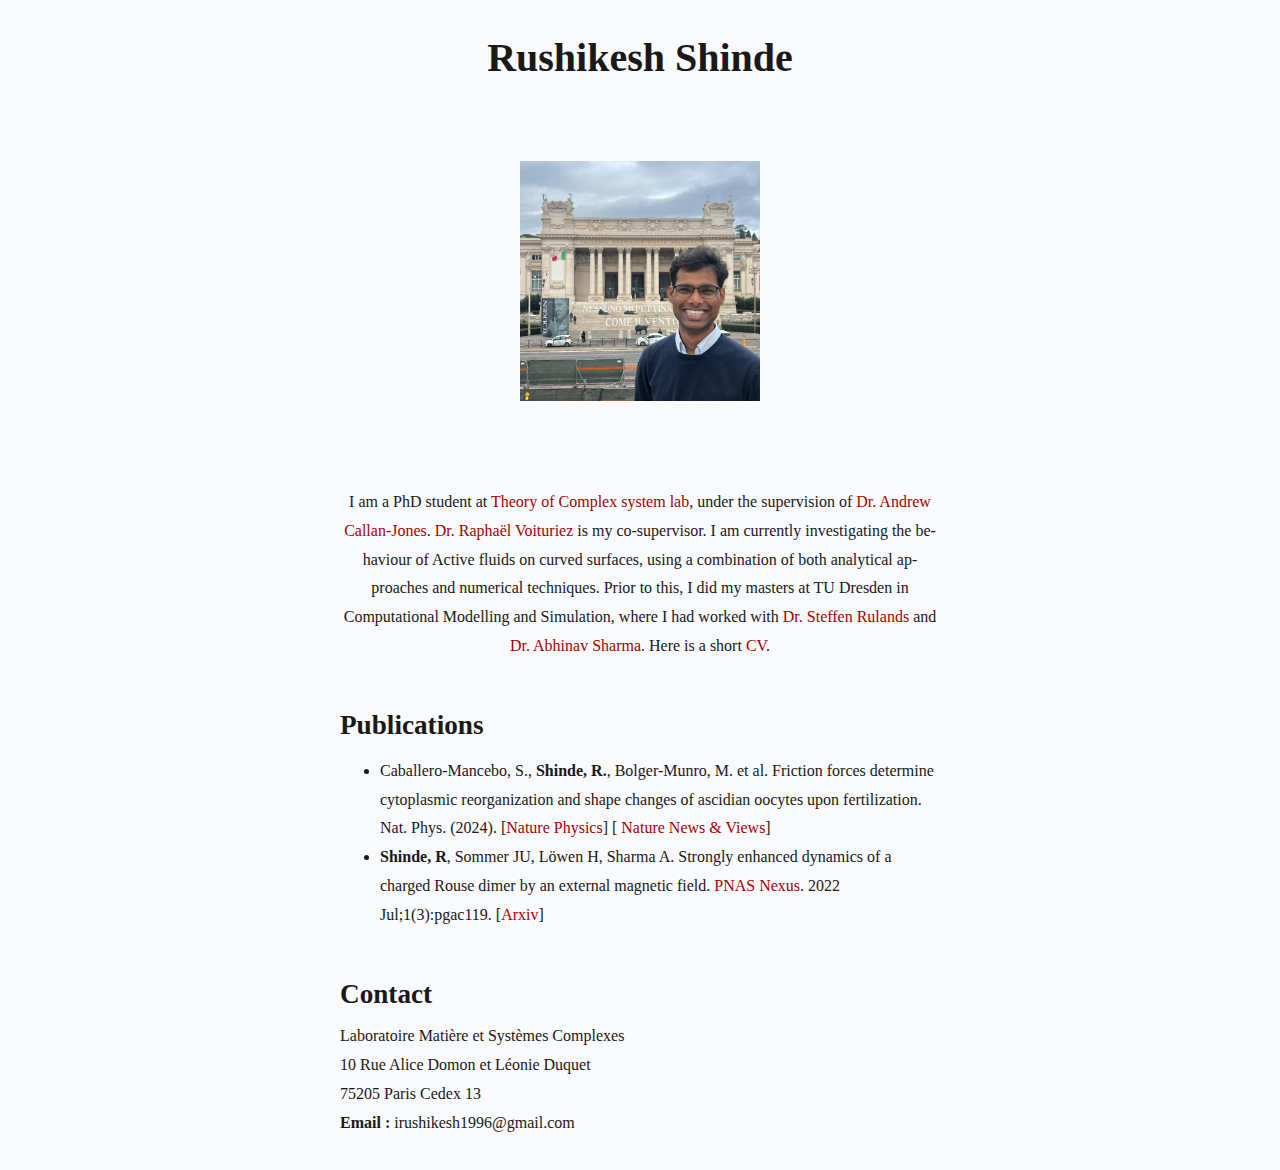
==== commit 09b10b12: "Update index.html" ====
--- a/index.html
+++ b/index.html
@@ -12,6 +12,7 @@
     <header>
         <h1> Rushikesh Shinde </h1> 
     </header>
+
    
     <main>
         
@@ -21,8 +22,8 @@
         
 
         <article class="abstract">
-            <p align="justify">   <font size="+0">I am PhD student at <a href="https://sites.google.com/view/theory-of-complex-systems/welcome"> Theory of Complex system lab</a>, under the supervision of  <a href="https://scholar.google.ca/citations?user=QIEqvX8AAAAJ&hl=en">Dr. Andrew Callan-Jones</a>. <a href="https://scholar.google.ca/citations?user=RlshMHMAAAAJ&hl=en">Dr. Raphaël Voituriez</a> is my co-supervisor.
-                I am currently investigating the behaviour of Active fluids on curved surfaces, using a combination of both analytical approaches and numerical techniques. Prior to this, I did my masters at TU Dresden in Computational Modelling and Simulation, where I had worked with Dr. Steffen Rulands and Dr. Abhinav Sharma. Here is a short  <a href= "https://drive.google.com/file/d/17Lf7bWTI_dfC9_W8dcmRCHaJmdWfdeEz/view?usp=sharing" > CV</a>.
+            <p text-align="justify">   <font size="+0">I am a PhD student at <a href="https://sites.google.com/view/theory-of-complex-systems/welcome"> Theory of Complex system lab</a>, under the supervision of  <a href="https://scholar.google.ca/citations?user=QIEqvX8AAAAJ&hl=en">Dr. Andrew Callan-Jones</a>. <a href="https://scholar.google.ca/citations?user=RlshMHMAAAAJ&hl=en">Dr. Raphaël Voituriez</a> is my co-supervisor.
+                I am currently investigating the behaviour of Active fluids on curved surfaces, using a combination of both analytical approaches and numerical techniques. Prior to this, I did my masters at TU Dresden in Computational Modelling and Simulation, where I had worked with  <a href="https://scholar.google.co.uk/citations?hl=en&user=DA2T0EYAAAAJ"> Dr. Steffen Rulands</a> and <a href="https://scholar.google.co.uk/citations?user=qmmD61AAAAAJ"> Dr. Abhinav Sharma.</a> Here is a short  <a href= "https://drive.google.com/file/d/1VbtFVtp5xyM1B5vKoGu2zdyXr6e4VXBU/view?usp=share_link" > CV</a>.
             </p>  </font>
         </article>
 
@@ -51,5 +52,8 @@
         </section>
         
     </main>
+    
+
 </body>
+
 </html>
--- a/style.css
+++ b/style.css
@@ -17,7 +17,7 @@
 }
 
 .image-container img {
-    max-width: 50%;
+    max-width: 40%;
     height: auto;
     display: block;
     margin: 0 auto;
@@ -29,9 +29,3 @@
 }
 
 a {text-decoration:none;}
-
-#dark-mode-toggle {
-  position: fixed;
-  top: 10px; /* Adjust the top position as needed */
-  right: 10px; /* Adjust the right position as needed */
-}
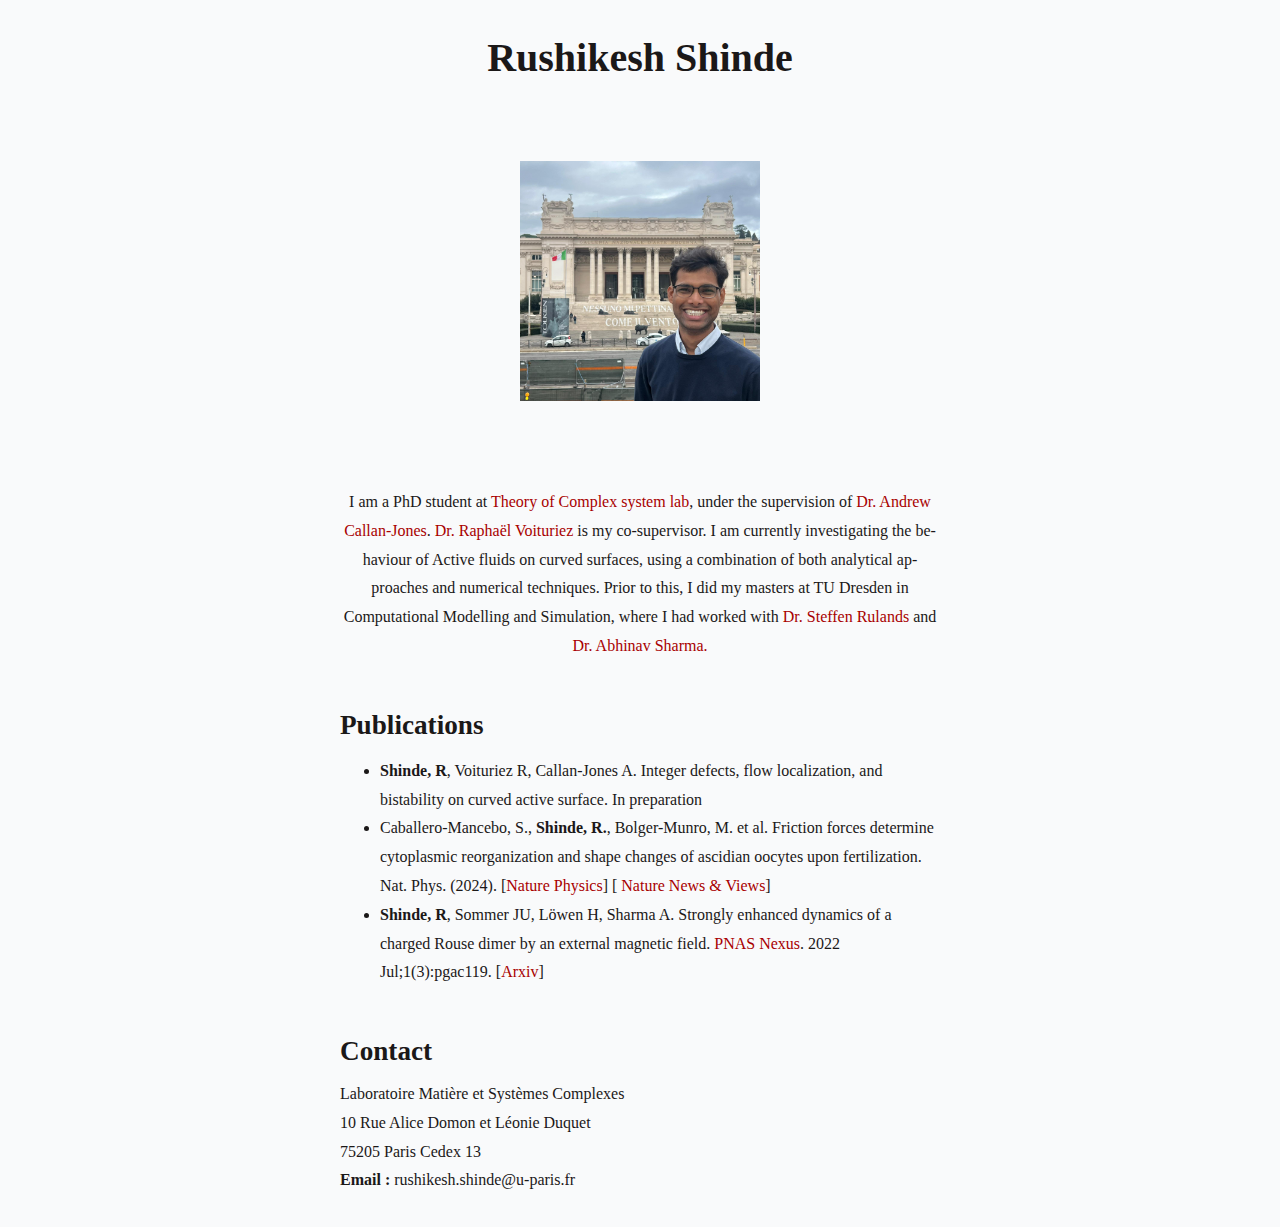
==== commit 8a4a272d: "Update index.html" ====
--- a/index.html
+++ b/index.html
@@ -23,7 +23,7 @@
 
         <article class="abstract">
             <p text-align="justify">   <font size="+0">I am a PhD student at <a href="https://sites.google.com/view/theory-of-complex-systems/welcome"> Theory of Complex system lab</a>, under the supervision of  <a href="https://scholar.google.ca/citations?user=QIEqvX8AAAAJ&hl=en">Dr. Andrew Callan-Jones</a>. <a href="https://scholar.google.ca/citations?user=RlshMHMAAAAJ&hl=en">Dr. Raphaël Voituriez</a> is my co-supervisor.
-                I am currently investigating the behaviour of Active fluids on curved surfaces, using a combination of both analytical approaches and numerical techniques. Prior to this, I did my masters at TU Dresden in Computational Modelling and Simulation, where I had worked with  <a href="https://scholar.google.co.uk/citations?hl=en&user=DA2T0EYAAAAJ"> Dr. Steffen Rulands</a> and <a href="https://scholar.google.co.uk/citations?user=qmmD61AAAAAJ"> Dr. Abhinav Sharma.</a> Here is a short  <a href= "https://drive.google.com/file/d/1VbtFVtp5xyM1B5vKoGu2zdyXr6e4VXBU/view?usp=share_link" > CV</a>.
+                I am currently investigating the behaviour of Active fluids on curved surfaces, using a combination of both analytical approaches and numerical techniques. Prior to this, I did my masters at TU Dresden in Computational Modelling and Simulation, where I had worked with  <a href="https://scholar.google.co.uk/citations?hl=en&user=DA2T0EYAAAAJ"> Dr. Steffen Rulands</a> and <a href="https://scholar.google.co.uk/citations?user=qmmD61AAAAAJ"> Dr. Abhinav Sharma.</a> 
             </p>  </font>
         </article>
 
@@ -37,6 +37,7 @@
         <section>
             <h2> Publications</h2>
         <ul>
+            <li> <strong>Shinde, R</strong>, Voituriez R, Callan-Jones A. Integer defects, flow localization, and bistability on curved active surface. In preparation  </li>
             <li>Caballero-Mancebo, S., <strong>Shinde, R.</strong>, Bolger-Munro, M. et al. Friction forces determine cytoplasmic reorganization and shape changes of ascidian oocytes upon fertilization. Nat. Phys. (2024). [<a href="https://doi.org/10.1038/s41567-023-02302-1">Nature Physics</a>] [<a href="https://www.nature.com/articles/s41567-023-02304-z"> Nature News & Views</a>] </li>
             <li> <strong>Shinde, R</strong>, Sommer JU, Löwen H, Sharma A. Strongly enhanced dynamics of a charged Rouse dimer by an external magnetic field. <a href="https://academic.oup.com/pnasnexus/article/1/3/pgac119/6649223">PNAS Nexus</a>. 2022 Jul;1(3):pgac119. [<a href="https://arxiv.org/abs/2206.14883">Arxiv</a>]   </li>
             
@@ -48,7 +49,7 @@
             Laboratoire Matière et Systèmes Complexes <br>
             10 Rue Alice Domon et Léonie Duquet <br>
             75205 Paris Cedex 13 <br>
-            <strong>Email :</strong> irushikesh1996@gmail.com
+            <strong>Email :</strong> rushikesh.shinde@u-paris.fr
         </section>
         
     </main>
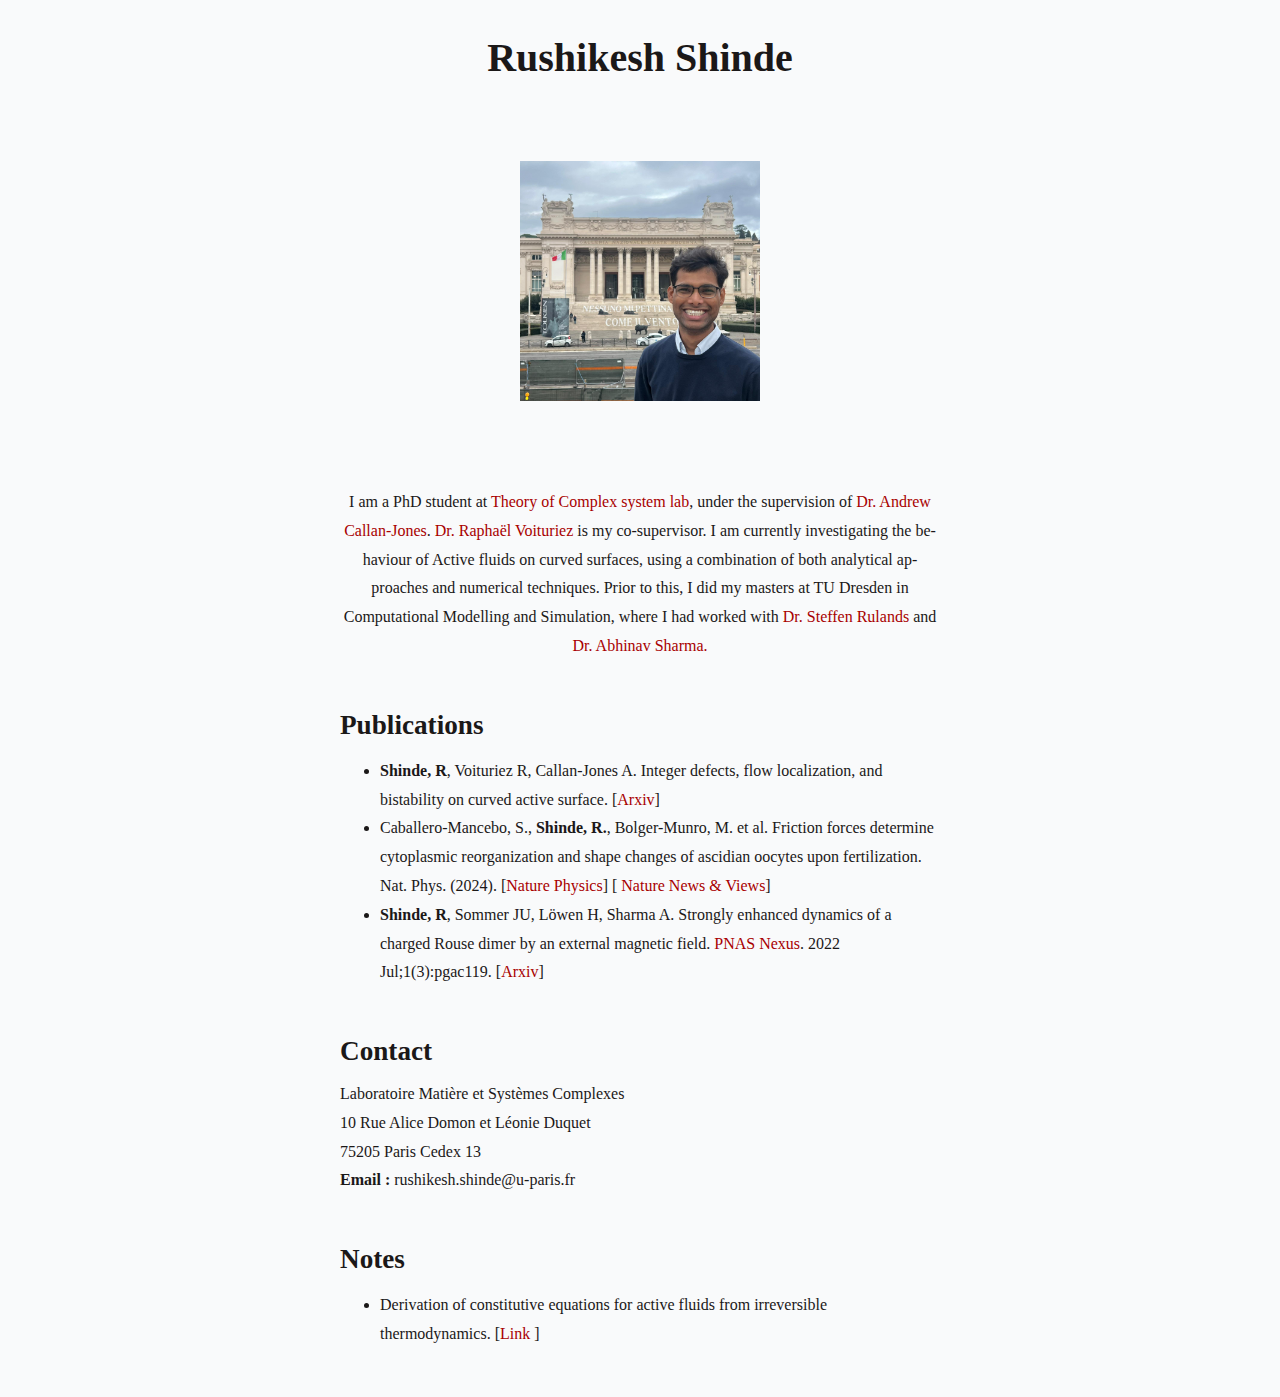
==== commit 12d95a27: "Update index.html" ====
--- a/index.html
+++ b/index.html
@@ -37,7 +37,7 @@
         <section>
             <h2> Publications</h2>
         <ul>
-            <li> <strong>Shinde, R</strong>, Voituriez R, Callan-Jones A. Integer defects, flow localization, and bistability on curved active surface. In preparation  </li>
+            <li> <strong>Shinde, R</strong>, Voituriez R, Callan-Jones A. Integer defects, flow localization, and bistability on curved active surface. [<a href="https://arxiv.org/abs/2406.11465">Arxiv</a>] </li>
             <li>Caballero-Mancebo, S., <strong>Shinde, R.</strong>, Bolger-Munro, M. et al. Friction forces determine cytoplasmic reorganization and shape changes of ascidian oocytes upon fertilization. Nat. Phys. (2024). [<a href="https://doi.org/10.1038/s41567-023-02302-1">Nature Physics</a>] [<a href="https://www.nature.com/articles/s41567-023-02304-z"> Nature News & Views</a>] </li>
             <li> <strong>Shinde, R</strong>, Sommer JU, Löwen H, Sharma A. Strongly enhanced dynamics of a charged Rouse dimer by an external magnetic field. <a href="https://academic.oup.com/pnasnexus/article/1/3/pgac119/6649223">PNAS Nexus</a>. 2022 Jul;1(3):pgac119. [<a href="https://arxiv.org/abs/2206.14883">Arxiv</a>]   </li>
             
@@ -52,6 +52,13 @@
             <strong>Email :</strong> rushikesh.shinde@u-paris.fr
         </section>
         
+    <section>
+            <h2> Notes</h2>
+        <ul>
+            <li> Derivation of constitutive equations for active fluids from irreversible thermodynamics.  [<a href="pdfs/Hydrodynamic_dsc_of_Active_fluids.pdf">Link</a>
+] </li>
+        </ul>
+        </section>
     </main>
     
 
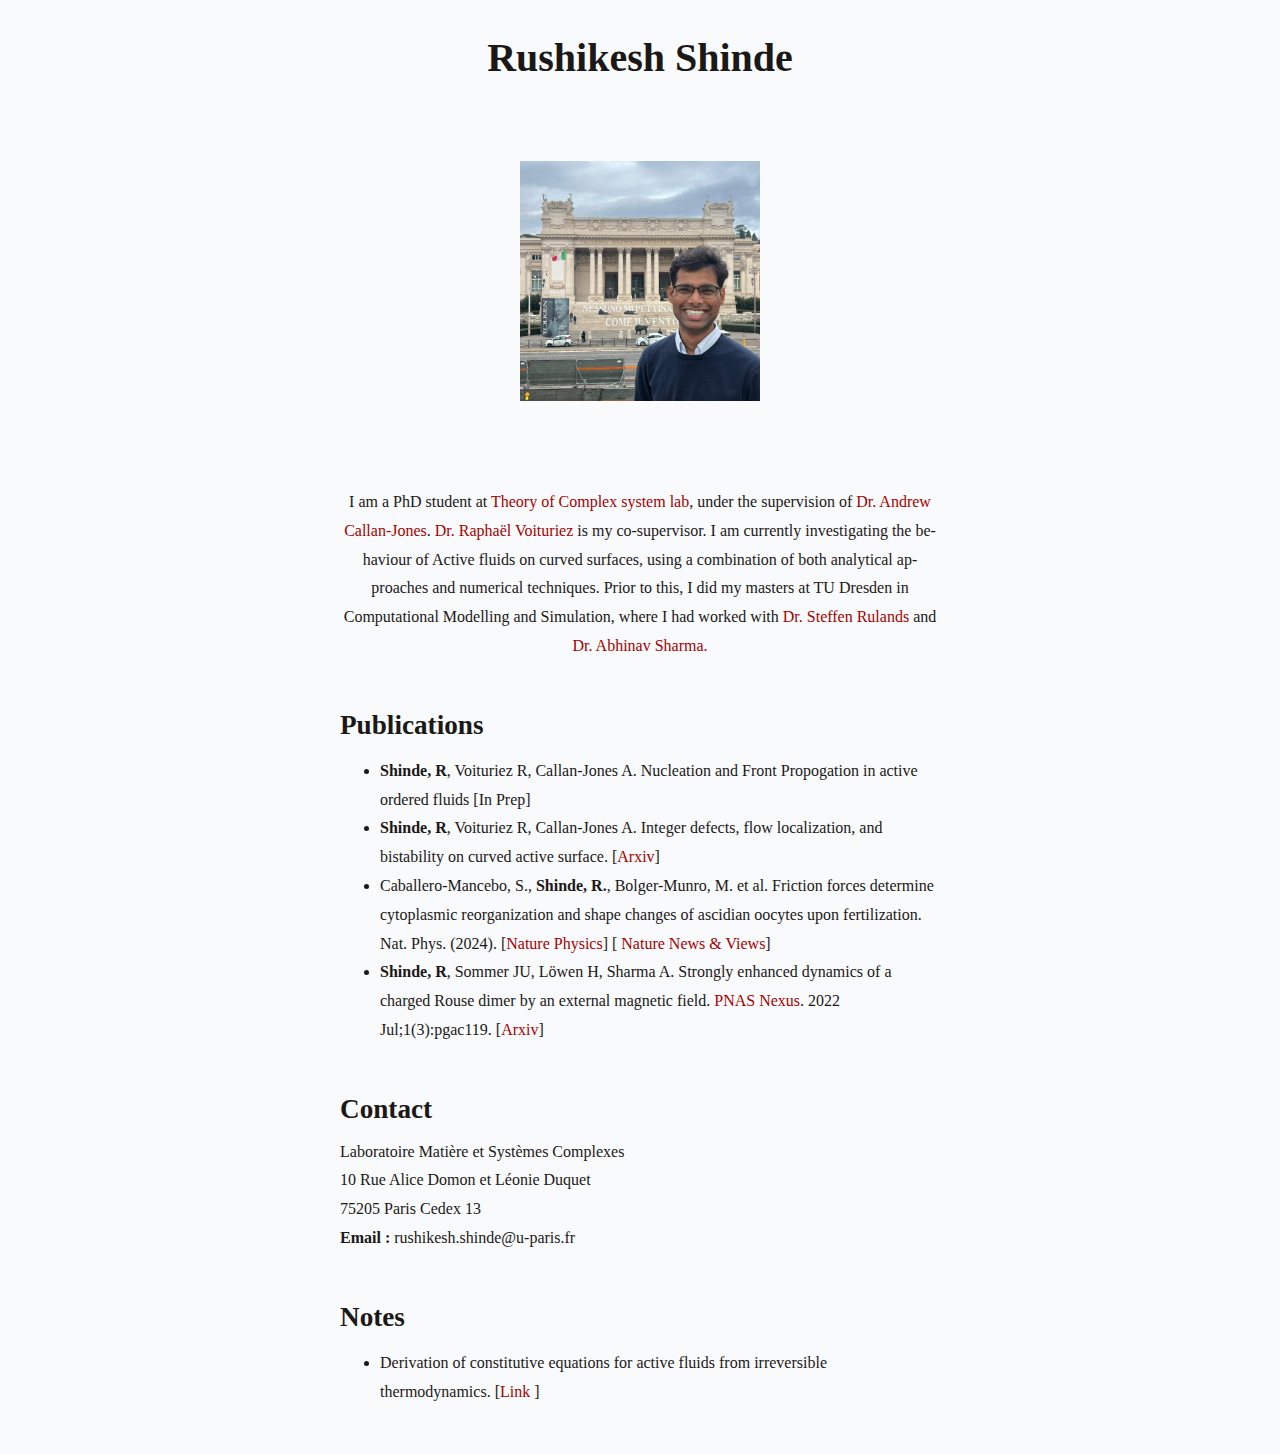
==== commit 325defdf: "Update index.html" ====
--- a/index.html
+++ b/index.html
@@ -37,6 +37,7 @@
         <section>
             <h2> Publications</h2>
         <ul>
+            <li> <strong>Shinde, R</strong>, Voituriez R, Callan-Jones A. Nucleation and Front Propogation in active ordered fluids [In Prep] </li>
             <li> <strong>Shinde, R</strong>, Voituriez R, Callan-Jones A. Integer defects, flow localization, and bistability on curved active surface. [<a href="https://arxiv.org/abs/2406.11465">Arxiv</a>] </li>
             <li>Caballero-Mancebo, S., <strong>Shinde, R.</strong>, Bolger-Munro, M. et al. Friction forces determine cytoplasmic reorganization and shape changes of ascidian oocytes upon fertilization. Nat. Phys. (2024). [<a href="https://doi.org/10.1038/s41567-023-02302-1">Nature Physics</a>] [<a href="https://www.nature.com/articles/s41567-023-02304-z"> Nature News & Views</a>] </li>
             <li> <strong>Shinde, R</strong>, Sommer JU, Löwen H, Sharma A. Strongly enhanced dynamics of a charged Rouse dimer by an external magnetic field. <a href="https://academic.oup.com/pnasnexus/article/1/3/pgac119/6649223">PNAS Nexus</a>. 2022 Jul;1(3):pgac119. [<a href="https://arxiv.org/abs/2206.14883">Arxiv</a>]   </li>
